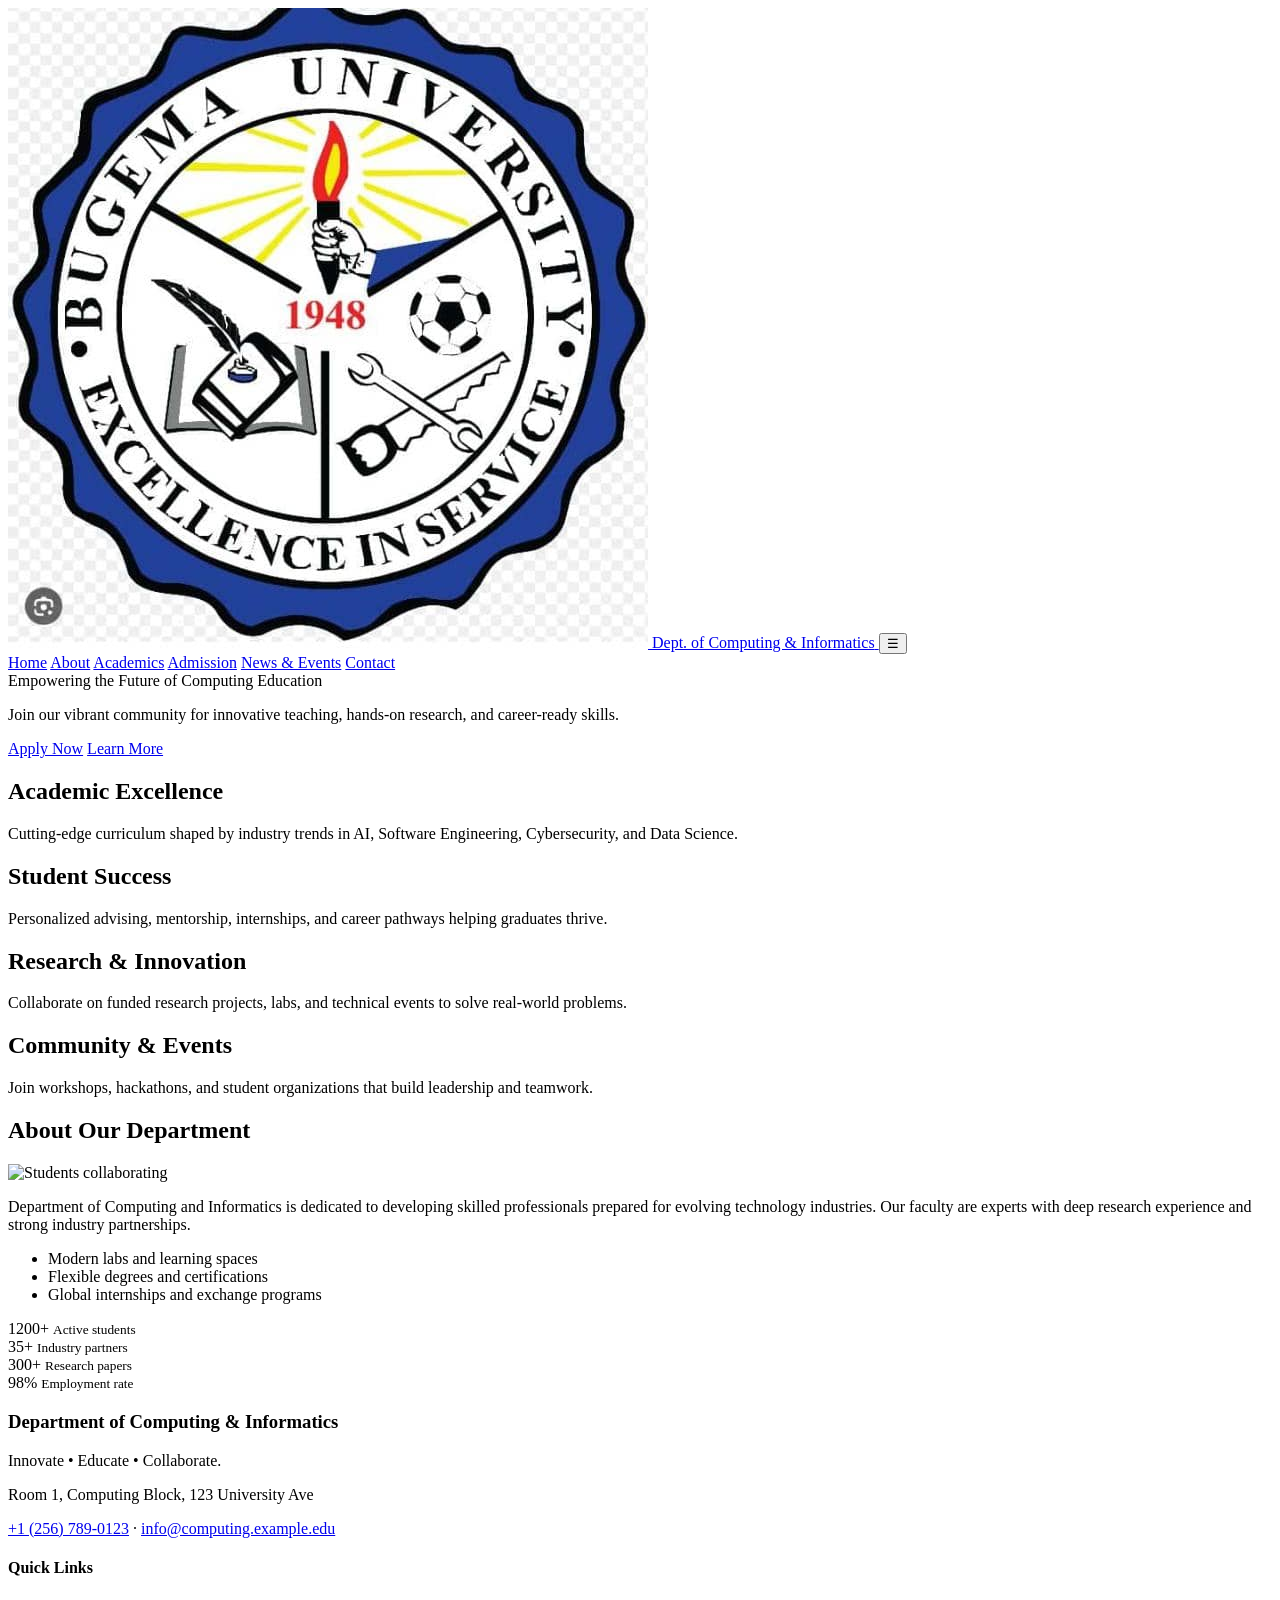
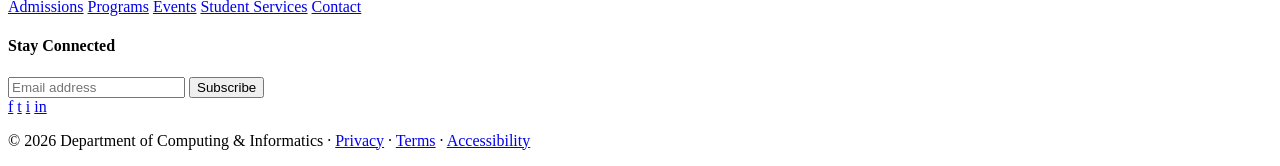
==== index.html @ 734dcd5e "Create index.html" ====
﻿<!DOCTYPE html>
<html lang="en">
<head>
    <meta charset="UTF-8" />
    <meta name="viewport" content="width=device-width, initial-scale=1.0" />
    <title>Department of Computing and Informatics</title>
    <link rel="stylesheet" href="style.css" />
</head>
<body class="home">
    <header class="topbar">
        <div class="container header-inner">
            <a href="index.html" class="brand">
                <img src="Image2/logo.jpeg" alt="Department Logo" class="logo" />
                <span>Dept. of Computing & Informatics</span>
            </a>
            <button class="nav-toggle" id="navToggle" aria-label="Open menu">☰</button>
            <nav class="main-nav" id="mainNav" aria-label="Primary navigation">
                <a href="index.html" class="active">Home</a>
                <a href="about.html">About</a>
                <a href="academics.html">Academics</a>
                <a href="admissions.html">Admission</a>
                <a href="events.html">News & Events</a>
                <a href="contact.html">Contact</a>
            </nav>
        </div>
    </header>

    <section class="hero" aria-label="Hero section">
        <div class="hero-overlay"></div>
        <div class="container hero-content"
            <h1>Empowering the Future of Computing Education</h1>
            <p>Join our vibrant community for innovative teaching, hands-on research, and career-ready skills.</p>
            <div class="hero-actions">
                <a href="admissions.html" class="btn btn-primary">Apply Now</a>
                <a href="about.html" class="btn btn-secondary">Learn More</a>
            </div>
        </div>
    </section>

    <main class="container">
        <section class="cards" aria-label="Key offerings">
            <article class="card">
                <h2>Academic Excellence</h2>
                <p>Cutting-edge curriculum shaped by industry trends in AI, Software Engineering, Cybersecurity, and Data Science.</p>
            </article>
            <article class="card">
                <h2>Student Success</h2>
                <p>Personalized advising, mentorship, internships, and career pathways helping graduates thrive.</p>
            </article>
            <article class="card">
                <h2>Research & Innovation</h2>
                <p>Collaborate on funded research projects, labs, and technical events to solve real-world problems.</p>
            </article>
            <article class="card">
                <h2>Community & Events</h2>
                <p>Join workshops, hackathons, and student organizations that build leadership and teamwork.</p>
            </article>
        </section>

        <section class="about-section" aria-label="Department introduction">
            <h2>About Our Department</h2>
            <div class="about-grid">
                <img src="IT students.jpeg" alt="Students collaborating" />
                <div>
                    <p>Department of Computing and Informatics is dedicated to developing skilled professionals prepared for evolving technology industries. Our faculty are experts with deep research experience and strong industry partnerships.</p>
                    <ul>
                        <li>Modern labs and learning spaces</li>
                        <li>Flexible degrees and certifications</li>
                        <li>Global internships and exchange programs</li>
                    </ul>
                </div>
            </div>
        </section>

        <section class="statistics" aria-label="Key statistics">
            <div class="stat-item">
                <span>1200+</span>
                <small>Active students</small>
            </div>
            <div class="stat-item">
                <span>35+</span>
                <small>Industry partners</small>
            </div>
            <div class="stat-item">
                <span>300+</span>
                <small>Research papers</small>
            </div>
            <div class="stat-item">
                <span>98%</span>
                <small>Employment rate</small>
            </div>
        </section>
    </main>

    <footer class="site-footer">
        <div class="container footer-grid">
            <div>
                <h3>Department of Computing & Informatics</h3>
                <p>Innovate • Educate • Collaborate.</p>
                <p>Room 1, Computing Block, 123 University Ave</p>
                <p><a href="tel:+12567890123">+1 (256) 789-0123</a> · <a href="mailto:info@computing.example.edu">info@computing.example.edu</a></p>
            </div>
            <div>
                <h4>Quick Links</h4>
                <a href="admissions.html">Admissions</a>
                <a href="academics.html">Programs</a>
                <a href="events.html">Events</a>
                <a href="Students Services.html">Student Services</a>
                <a href="contact.html">Contact</a>
            </div>
            <div>
                <h4>Stay Connected</h4>
                <form action="#" class="subscribe-form">
                    <input type="email" placeholder="Email address" required aria-label="Your email" />
                    <button type="submit" class="btn btn-primary-small">Subscribe</button>
                </form>
                <div class="social-links">
                    <a href="https://www.google.com/url?sa=t&source=web&rct=j&opi=89978449&url=https://www.facebook.com/bugemauniv.ac.ug/&ved=2ahUKEwiXl_qbuLOTAxXL9bsIHV-MARQQFnoECCgQAQ&usg=AOvVaw24xpfCvVxjzuCy_Xpf2m5G" aria-label="Facebook" title="Facebook">f</a>
                    <a href="https://www.google.com/url?sa=t&source=web&rct=j&opi=89978449&url=https://twitter.com/bugemauniv/&ved=2ahUKEwjQ3L63nL2TAxXqVKQEHX7HMG8QFnoECCEQAQ&usg=AOvVaw24xpfCvVxjzuCy_Xpf2m5G" aria-label="Twitter" title="Twitter">t</a>
                    <a href="https://www.google.com/url?sa=t&source=web&rct=j&opi=89978449&url=https://www.instagram.com/bugemauniv/&ved=2ahUKEwjQ3L63nL2TAxXqVKQEHX7HMG8QFnoECCEQAQ&usg=AOvVaw24xpfCvVxjzuCy_Xpf2m5G" aria-label="Instagram" title="Instagram">i</a>
                    <a href="https://www.google.com/url?sa=t&source=web&rct=j&opi=89978449&url=https://ug.linkedin.com/school/bugema-university/&ved=2ahUKEwjr7oWfnr2TAxXqVKQEHX7HMG8QFnoECCEQAQ&usg=AOvVaw0bnqHW3xMK_C_HB_p_1SDC" aria-label="LinkedIn" title="LinkedIn">in</a>
                </div>
            </div>
        </div>

        <div class="footer-bottom">
            <p>© 2026 Department of Computing & Informatics · <a href="#">Privacy</a> · <a href="#">Terms</a> · <a href="#">Accessibility</a></p>
        </div>
    </footer>

    <script>
        const navToggle = document.getElementById('navToggle');
        const mainNav = document.getElementById('mainNav');
        navToggle.addEventListener('click', () => {
            mainNav.classList.toggle('visible');
        });
    </script>
</body>
</html>
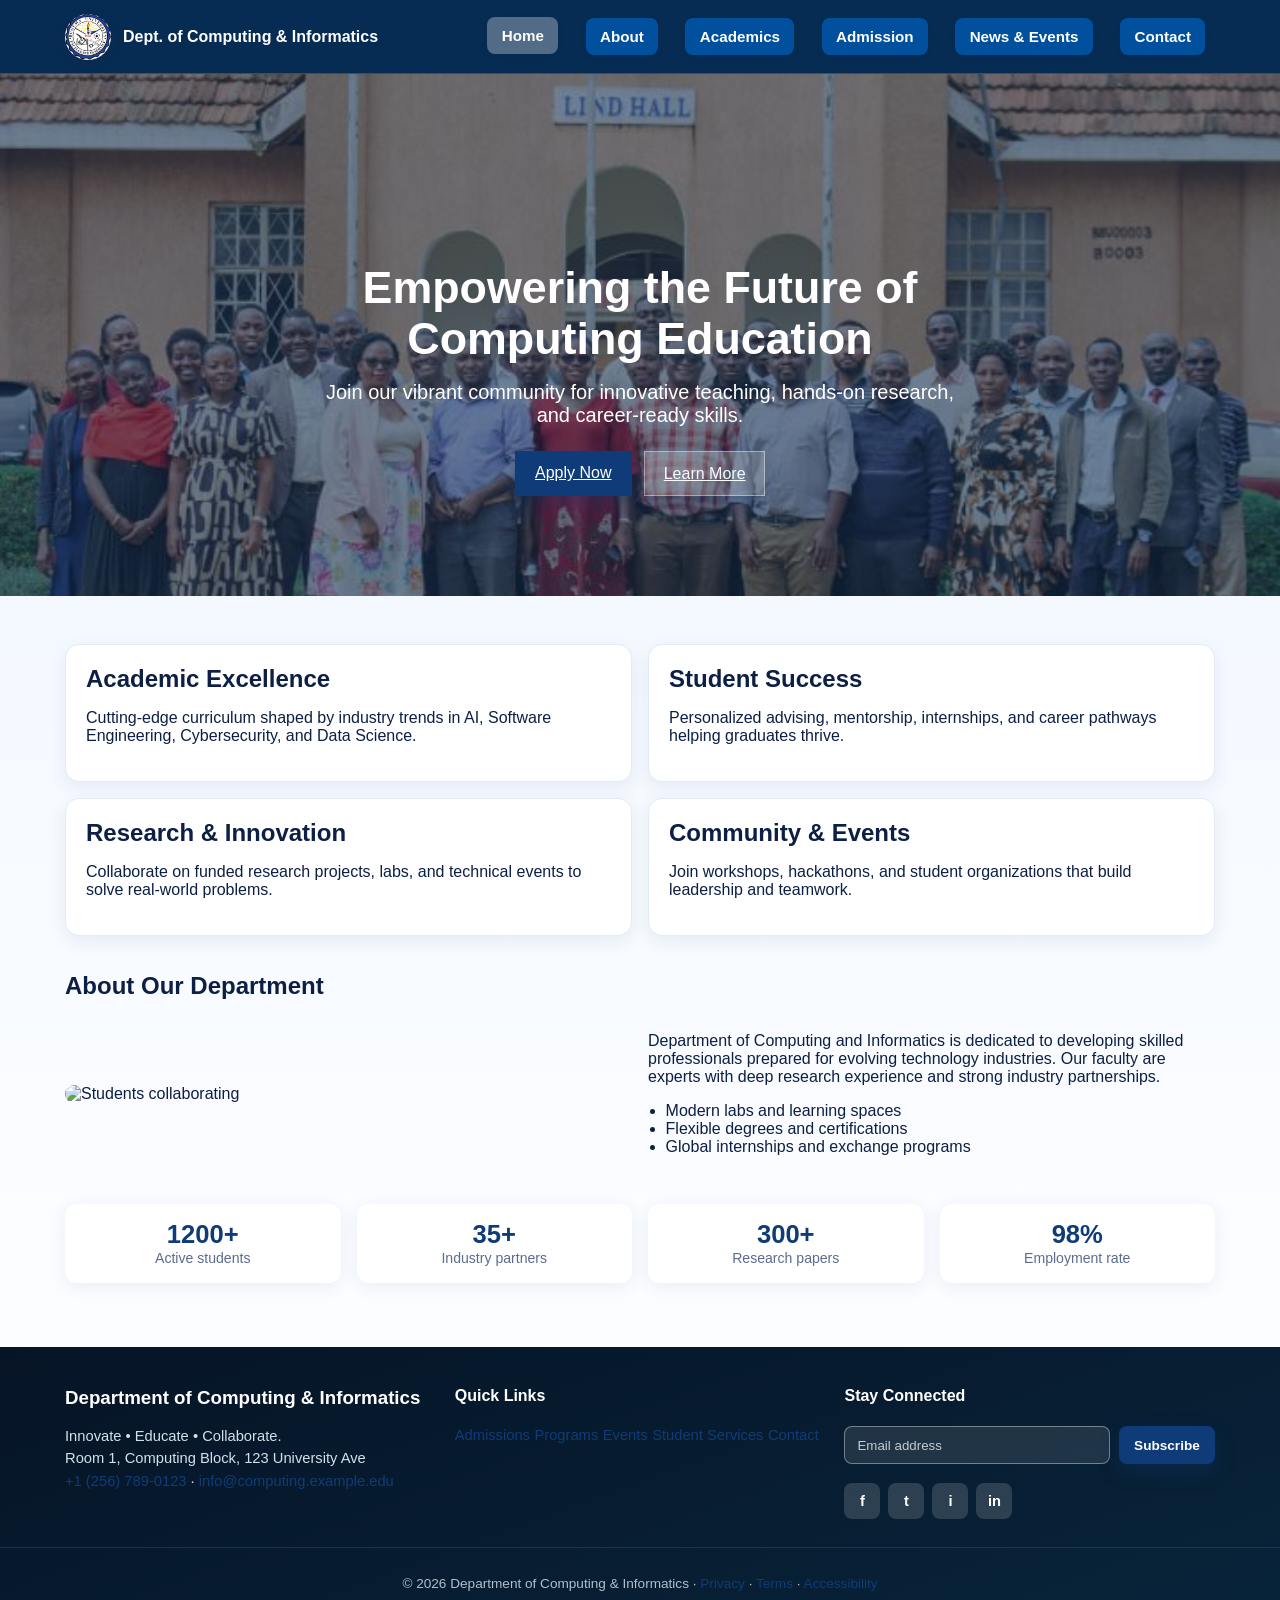
==== commit 164f6bf1: "Update index.html" ====
--- a/index.html
+++ b/index.html
@@ -27,7 +27,7 @@
 
     <section class="hero" aria-label="Hero section">
         <div class="hero-overlay"></div>
-        <div class="container hero-content"
+        <div class="container hero-content">
             <h1>Empowering the Future of Computing Education</h1>
             <p>Join our vibrant community for innovative teaching, hands-on research, and career-ready skills.</p>
             <div class="hero-actions">
--- a/style.css
+++ b/style.css
@@ -0,0 +1,549 @@
+﻿:root {
+    --blue: #0f3c78;
+    --blue-dark: #072c53;
+    --light: #ffffff;
+    --dark: #0a1b39;
+    --text: #0b2245;
+}
+
+* {
+    box-sizing: border-box;
+}
+
+body {
+    margin: 0;
+    font-family: "Inter", "Segoe UI", Arial, sans-serif;
+    color: var(--text);
+    background: linear-gradient(165deg, #ffffff 0%, #edf5ff 100%);
+}
+
+/* Unified site theme for all pages */
+body, html {
+    background: linear-gradient(180deg, #eef5ff 0%, #ffffff 100%) !important;
+    color: #0d1f44 !important;
+}
+
+header, .topbar, .nav, nav, .main-nav, .nav-links {
+    background: var(--blue-dark) !important;
+    border-color: rgba(255, 255, 255, 0.17) !important;
+}
+
+nav a, .main-nav a, .nav-links a, .brand, .brand span {
+    color: #ffffff !important;
+    text-decoration: none !important;
+}
+
+nav a:hover, .main-nav a:hover, .nav-links a:hover,
+nav a:focus, .main-nav a:focus, .nav-links a:focus {
+    background: rgba(255, 255, 255, 0.22) !important;
+    color: #ffd700 !important;
+    text-decoration: none !important;
+}
+
+a {
+    color: #0f3c78 !important;
+}
+
+a:hover, a:focus {
+    color: #072854 !important;
+    text-decoration: underline !important;
+}
+
+.container {
+    width: min(1150px, 94%);
+    margin: 0 auto;
+}
+
+.topbar {
+    background: #fff;
+    border-bottom: 1px solid #e5ebf5;
+    position: sticky;
+    top: 0;
+    z-index: 20;
+}
+
+.main-nav a {
+    background-color: #00509e;
+    padding: 10px 0;
+    text-align: center;
+    box-shadow: 0 2px 8px rgba(0,0,0,0.04);
+}
+nav a {
+    color: #fff;
+    text-decoration: none;
+    margin: 0 18px;
+    font-weight: 500;
+    font-size: 18px;
+    transition: color 0.2s;
+    padding: 8px 12px;
+    border-radius: 4px;
+}
+nav a:hover, nav a:focus {
+    background: #003366;
+    color: #ffd700;
+    text-decoration: none;
+}
+
+.main-nav a:hover,
+.main-nav a:focus,
+.main-nav a.active {
+    background: rgba(255, 255, 255, 0.2);
+    color: #fff;
+}
+
+.header-inner {
+    display: flex;
+    align-items: center;
+    justify-content: space-between;
+    padding: 0.85rem 0;
+    gap: 1rem;
+}
+
+.brand {
+    display: flex;
+    align-items: center;
+    gap: 0.75rem;
+    text-decoration: none;
+    color: var(--dark);
+    font-weight: 700;
+}
+
+.brand .logo {
+    width: 46px;
+    height: auto;
+    border-radius: 50%;
+    background-color: white;
+    box-shadow: 0 3px 12px rgba(24, 41, 70, 0.2);
+}
+
+.main-nav {
+    display: flex;
+    align-items: center;
+    gap: 0.5rem;
+    flex-wrap: wrap;
+}
+
+.main-nav a {
+    color: #1a3668;
+    text-decoration: none;
+    font-size: 0.94rem;
+    padding: 0.55rem 0.8rem;
+    border-radius: 8px;
+    transition: background 0.25s, color 0.25s;
+}
+
+.main-nav a:hover,
+.main-nav a:focus,
+.main-nav a.active {
+    background: #eef4ff;
+    color: var(--blue);
+}
+
+.nav-toggle {
+    display: none;
+    border: none;
+    background: transparent;
+    font-size: 1.4rem;
+    cursor: pointer;
+    color: #fff;
+}
+
+.carousel-button,
+.dot {
+    background: var(--blue) !important;
+    color: #ffffff !important;
+}
+
+.topbar {
+    background: var(--blue-dark);
+    border-bottom: 1px solid rgba(255, 255, 255, 0.17);
+}
+
+.brand {
+    color: #fff;
+}
+
+.main-nav a,
+nav a {
+    color: #fff;
+    text-decoration: none;
+    margin: 0 0.6rem;
+    font-weight: 600;
+    font-size: 0.95rem;
+    padding: 0.65rem 0.9rem;
+    border-radius: 8px;
+    transition: background 0.25s, color 0.25s, transform 0.15s;
+}
+
+.main-nav a:hover,
+.main-nav a:focus,
+.main-nav a.active,
+nav a:hover,
+nav a:focus,
+nav a.active {
+    background: rgba(255, 255, 255, 0.2);
+    color: #ffd700s;
+    transform: translateY(-1px);
+}
+
+.main-nav a.active,
+nav a.active {
+    background: rgba(255, 255, 255, 0.3);
+    color: var(--blue-dark);
+}
+
+.hero {
+    background: linear-gradient(180deg, rgba(255,255,255,0.90), rgba(255,255,255,0.85));
+    background-size: cover;
+    background-position: 50% 35%;
+    min-height: 58vh;
+    display: grid;
+    place-items: center;
+    color: #0d1f44;
+    text-align: center;
+    padding: 3.5rem 1rem;
+}
+
+.home .hero {
+    background-image: linear-gradient(rgba(6, 36, 70, 0.55), rgba(6, 36, 70, 0.55)), url('Image2/Staff.jpeg');
+    background-size: cover;
+    background-position: 50% 35%;
+    color: #fff;
+}
+
+.home .hero .hero-content h1,
+.home .hero .hero-content p {
+    color: #fff;
+}
+
+.hero-content {
+    max-width: 760px;
+    z-index: 1;
+}
+
+.hero h1 {
+    margin: 0;
+    font-size: clamp(1.8rem, 4.5vw, 2.8rem);
+    line-height: 1.15;
+}
+
+.hero p {
+    margin: 1rem auto 1.5rem;
+    font-size: clamp(1rem, 2vw, 1.25rem);
+    max-width: 640px;
+}
+
+.hero-actions {
+    display: flex;
+    justify-content: center;
+    gap: 0.8rem;
+    flex-wrap: wrap;
+}
+
+button,
+input[type="button"],
+input[type="submit"],
+input[type="reset"],
+[role="button"],
+.carousel-button,
+.dot {
+    display: inline-flex;
+    align-items: center;
+    justify-content: center;
+    border-radius: 10px;
+    border: none;
+    text-decoration: none;
+    font-weight: 700;
+    cursor: pointer;
+    background: var(--blue) !important;
+    color: #ffffff !important;
+}
+
+.btn {
+    color: #fff !important;
+    background: var(--blue);
+    padding: 0.85rem 1.25rem;
+    box-shadow: 0 8px 20px rgba(15, 60, 120, 0.3);
+}
+
+.btn:hover,
+.btn:focus {
+    transform: translateY(-2px);
+}
+
+.btn-secondary {
+    background: rgba(255, 255, 255, 0.16);
+    color: #f7fbff !important;
+    border: 1px solid rgba(255, 255, 255, 0.4);
+    padding: 0.8rem 1.15rem;
+}
+
+.btn.outline {
+    background: transparent;
+    color: var(--blue) !important;
+    border: 2px solid var(--blue);
+    padding: 0.8rem 1.15rem;
+}
+
+.portal-actions {
+    display: flex;
+    gap: 0.75rem;
+    margin-bottom: 1rem;
+    flex-wrap: wrap;
+}
+
+.quick-actions-box {
+    background: white;
+    border-radius: 12px;
+    padding: 1rem;
+    box-shadow: 0 4px 12px rgba(15, 60, 120, 0.1);
+    display: flex;
+    gap: 0.75rem;
+    justify-content: center;
+    margin: 1rem auto;
+    max-width: 400px;
+    flex-wrap: wrap;
+}
+
+main {
+    padding: 3rem 0 2rem;
+}
+
+.cards {
+    display: grid;
+    gap: 1rem;
+    grid-template-columns: repeat(2, minmax(0, 1fr));
+}
+
+.card {
+    background: #fff;
+    border: 1px solid #e5ebf5;
+    border-radius: 14px;
+    padding: 1.25rem;
+    box-shadow: 0 6px 18px rgba(15, 60, 120, 0.08);
+}
+
+.card h2 {
+    margin: 0 0 0.8rem;
+}
+
+.about-section {
+    margin-top: 2.25rem;
+}
+
+.about-section h2 {
+    margin-bottom: 1rem;
+}
+
+.about-grid {
+    display: grid;
+    grid-template-columns: 1fr 1fr;
+    gap: 1rem;
+    align-items: center;
+}
+
+.about-grid img {
+    width: 100%;
+    border-radius: 12px;
+    height: auto;
+    object-fit: cover;
+}
+
+.about-grid ul {
+    margin-top: 0.9rem;
+    padding-left: 1.1rem;
+}
+
+.statistics {
+    margin-top: 2rem;
+    display: grid;
+    grid-template-columns: repeat(4, minmax(0, 1fr));
+    gap: 1rem;
+}
+
+.stat-item {
+    background: #fff;
+    border-radius: 12px;
+    box-shadow: 0 4px 18px rgba(15, 60, 120, 0.08);
+    padding: 1rem;
+    text-align: center;
+}
+
+.stat-item span {
+    display: block;
+    font-size: 1.6rem;
+    font-weight: 800;
+    color: var(--blue);
+}
+
+.stat-item small {
+    font-size: 0.88rem;
+    color: #5c6b8f;
+}
+
+.site-footer {
+    background: linear-gradient(160deg, #061426 0%, #08243a 100%);
+    color: #e9f6ff;
+    padding: 2.5rem 0 1.2rem;
+    margin-top: 2rem;
+}
+
+.footer-grid {
+    display: grid;
+    grid-template-columns: repeat(3, minmax(0, 1fr));
+    gap: 1.2rem;
+}
+
+.footer-grid h3,
+.footer-grid h4 {
+    margin-top: 0;
+    color: #fff;
+}
+
+.footer-grid p,
+.footer-grid a,
+.footer-grid li {
+    color: rgba(233, 246, 255, 0.9);
+    font-size: 0.92rem;
+    margin: 0.4rem 0;
+}
+
+.footer-grid a {
+    text-decoration: none;
+}
+
+.footer-grid a:hover,
+.footer-grid a:focus {
+    text-decoration: underline;
+}
+
+.subscribe-form {
+    display: grid;
+    grid-template-columns: 1fr auto;
+    gap: 0.55rem;
+    margin-top: 0.6rem;
+}
+
+.subscribe-form input {
+    border: 1px solid rgba(255, 255, 255, 0.38);
+    border-radius: 8px;
+    padding: 0.65rem 0.75rem;
+    background: rgba(255, 255, 255, 0.1);
+    color: #fff;
+}
+
+.subscribe-form input::placeholder {
+    color: rgba(255, 255, 255, 0.74);
+}
+
+.btn-primary-small {
+    background: var(--blue);
+    color: #ffffff;
+    padding: 0.6rem 0.95rem;
+    border-radius: 8px;
+    font-size: 0.85rem;
+}
+
+.social-links {
+    display: flex;
+    gap: 0.5rem;
+    margin-top: 0.8rem;
+}
+
+.social-links a {
+    display: inline-flex;
+    align-items: center;
+    justify-content: center;
+    width: 36px;
+    height: 36px;
+    border-radius: 8px;
+    color: #ffffff !important;
+    background: rgba(255, 255, 255, 0.15);
+    text-decoration: none;
+    font-weight: 700;
+}
+
+.footer-bottom {
+    margin-top: 1.35rem;
+    border-top: 1px solid rgba(255, 255, 255, 0.1);
+    padding-top: 0.9rem;
+    text-align: center;
+    font-size: 0.85rem;
+    color: rgba(233, 246, 255, 0.75);
+}
+
+.footer-bottom a {
+    color: rgba(233, 246, 255, 0.92);
+    text-decoration: none;
+}
+
+.footer-bottom a:hover,
+.footer-bottom a:focus {
+    text-decoration: underline;
+}
+
+@media (max-width: 900px) {
+    .cards {
+        grid-template-columns: 1fr;
+    }
+
+    .about-grid {
+        grid-template-columns: 1fr;
+    }
+
+    .statistics {
+        grid-template-columns: repeat(2, minmax(0, 1fr));
+    }
+
+    .footer-grid {
+        grid-template-columns: 1fr;
+    }
+}
+
+@media (max-width: 780px) {
+    .main-nav {
+        position: absolute;
+        right: 1rem;
+        top: 64px;
+        background: #fff;
+        border: 1px solid #d8e2f5;
+        box-shadow: 0 8px 20px rgba(0, 0, 0, 0.1);
+        padding: 0.8rem;
+        border-radius: 12px;
+        flex-direction: column;
+        align-items: flex-start;
+        width: calc(100% - 2rem);
+        max-width: 300px;
+        visibility: hidden;
+        opacity: 0;
+        transform: translateY(-10px);
+        transition: all 0.2s ease;
+    }
+
+    .main-nav.visible {
+        visibility: visible;
+        opacity: 1;
+        transform: translateY(0);
+    }
+
+    .nav-toggle {
+        display: block;
+    }
+
+    .main-nav a {
+        width: 100%;
+        margin: 0.25rem 0;
+    }
+
+    .hero {
+        padding: 3.2rem 0.8rem;
+    }
+
+    .hero-content {
+        padding: 0 0.5rem;
+    }
+
+    .statistics {
+        grid-template-columns: 1fr;
+    }
+}
